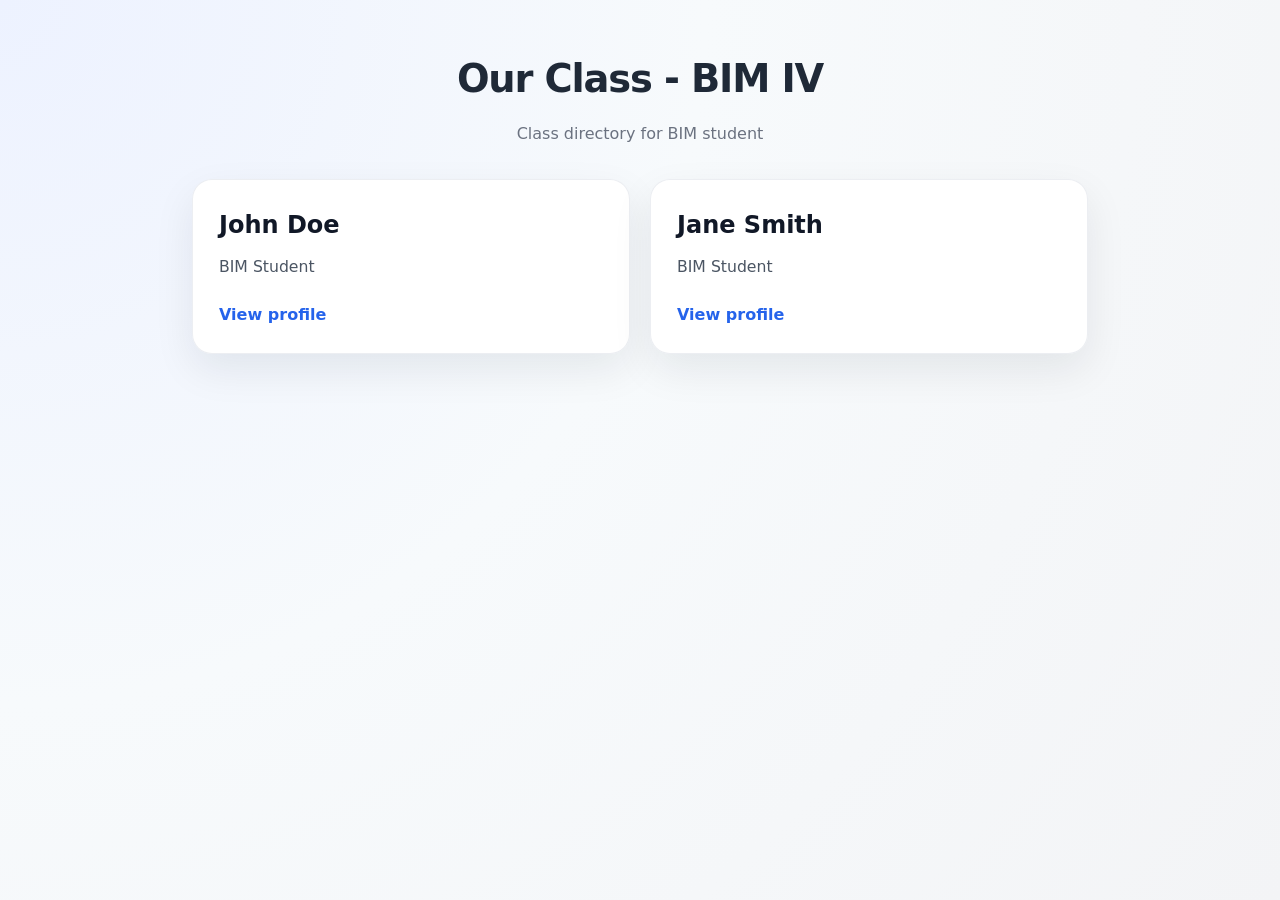
==== index.html @ 226dc631 "Add jane smith's profile" ====
<!doctype html>
<html lang="en">
  <head>
    <meta charset="UTF-8" />
    <meta name="viewport" content="width=device-width, initial-scale=1.0" />
    <title>Our Class</title>
    <link rel="stylesheet" href="style.css" />
  </head>
  <body>
    <main class="page-container">
      <header>
        <h1>Our Class - BIM IV</h1>
        <p>Class directory for BIM student</p>
      </header>

      <section class="card-grid">
        <article class="student-card">
          <h2>John Doe</h2>
          <p class="role">BIM Student</p>
          <a class="card-link" href="students/john-doe.html">View profile</a>
        </article>
        <article class="student-card">
          <h2>Jane Smith</h2>
          <p class="role">BIM Student</p>
          <a class="card-link" href="students/jane-smith.html">View profile</a>
        </article>
      </section>
    </main>
  </body>
</html>
---- style.css ----
* {
  box-sizing: border-box;
}

body {
  margin: 0;
  min-height: 100vh;
  font-family: system-ui, -apple-system, BlinkMacSystemFont, "Segoe UI", sans-serif;
  background: radial-gradient(circle at top left, #edf2ff 0%, #f7fafc 45%, #f3f4f6 100%);
  color: #111827;
  line-height: 1.6;
}

.page-container {
  max-width: 960px;
  margin: 0 auto;
  padding: 40px 24px;
}

header {
  margin-bottom: 32px;
  text-align: center;
}

h1,
h2,
h3,
p {
  margin: 0;
}

h1 {
  font-size: clamp(2.2rem, 3vw, 3rem);
  letter-spacing: -0.03em;
  color: #1f2937;
}

header p {
  margin-top: 12px;
  color: #6b7280;
  font-size: 1rem;
}

.card-grid {
  display: grid;
  gap: 20px;
}

.student-card,
.profile-card {
  background: rgba(255, 255, 255, 0.96);
  border: 1px solid rgba(148, 163, 184, 0.18);
  border-radius: 20px;
  padding: 26px;
  box-shadow: 0 16px 40px rgba(15, 23, 42, 0.08);
}

.student-card {
  transition: transform 0.25s ease, box-shadow 0.25s ease;
}

.student-card:hover {
  transform: translateY(-2px);
  box-shadow: 0 20px 45px rgba(15, 23, 42, 0.14);
}

.profile-card {
  max-width: 560px;
  margin: 0 auto;
}

h2 {
  font-size: 1.5rem;
  margin-bottom: 8px;
}

h3 {
  margin-top: 24px;
  font-size: 1.1rem;
  color: #111827;
}

.role {
  color: #4b5563;
  margin-top: 10px;
  font-size: 0.98rem;
}

.card-link,
.back-link {
  display: inline-flex;
  align-items: center;
  margin-top: 22px;
  color: #2563eb;
  text-decoration: none;
  font-weight: 700;
}

.card-link:hover,
.back-link:hover {
  color: #1d4ed8;
  text-decoration: underline;
}

.profile-card ul {
  margin: 14px 0 0;
  padding-left: 20px;
}

.profile-card li {
  margin-bottom: 10px;
  color: #374151;
}

@media (min-width: 640px) {
  .card-grid {
    grid-template-columns: repeat(2, minmax(0, 1fr));
  }
}

@media (min-width: 900px) {
  .page-container {
    padding: 48px 32px;
  }
}
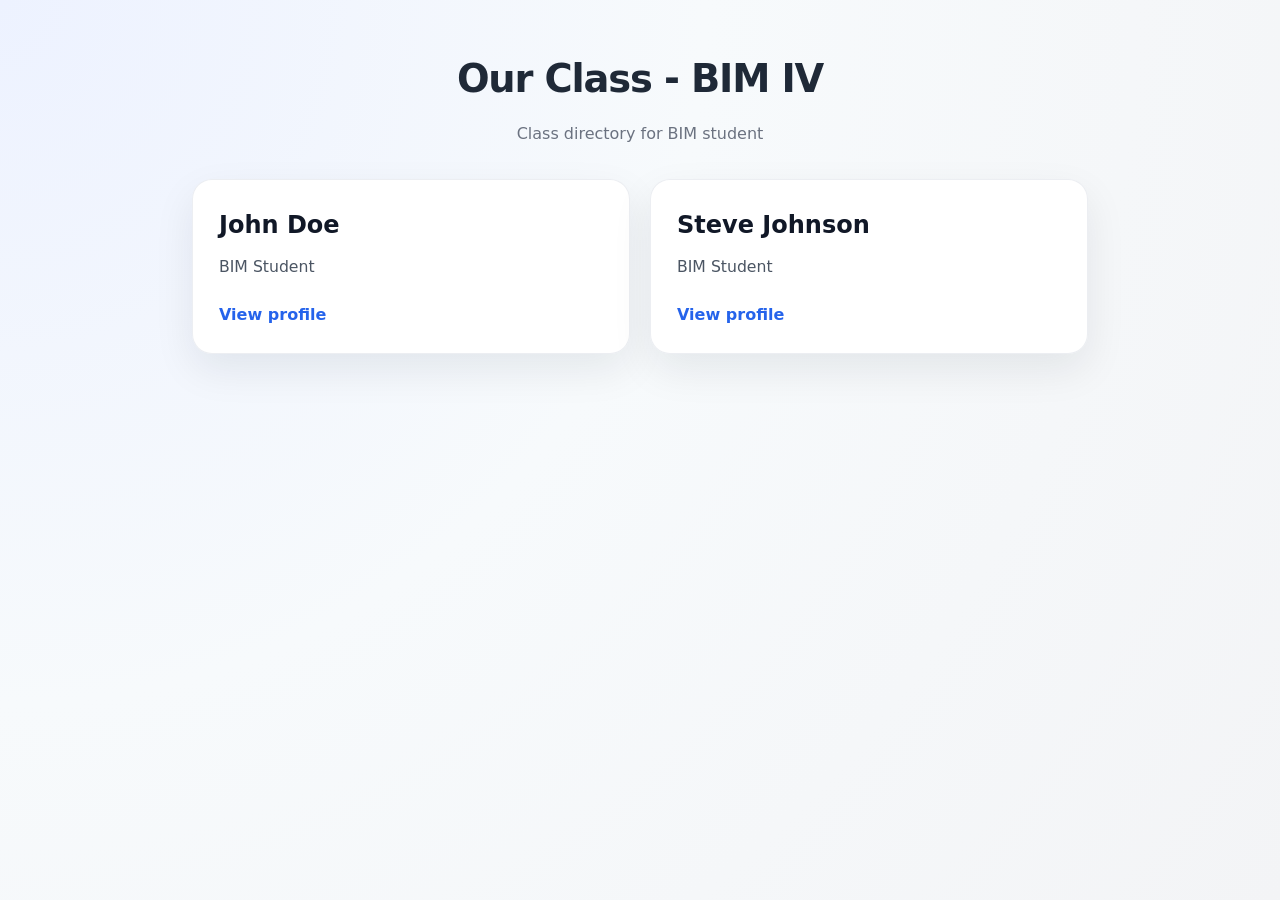
==== commit 1981a63d: "Add steve's profile" ====
--- a/index.html
+++ b/index.html
@@ -20,9 +20,9 @@
           <a class="card-link" href="students/john-doe.html">View profile</a>
         </article>
         <article class="student-card">
-          <h2>Jane Smith</h2>
+          <h2>Steve Johnson</h2>
           <p class="role">BIM Student</p>
-          <a class="card-link" href="students/jane-smith.html">View profile</a>
+          <a class="card-link" href="students/steve-johnson.html">View profile</a>
         </article>
       </section>
     </main>
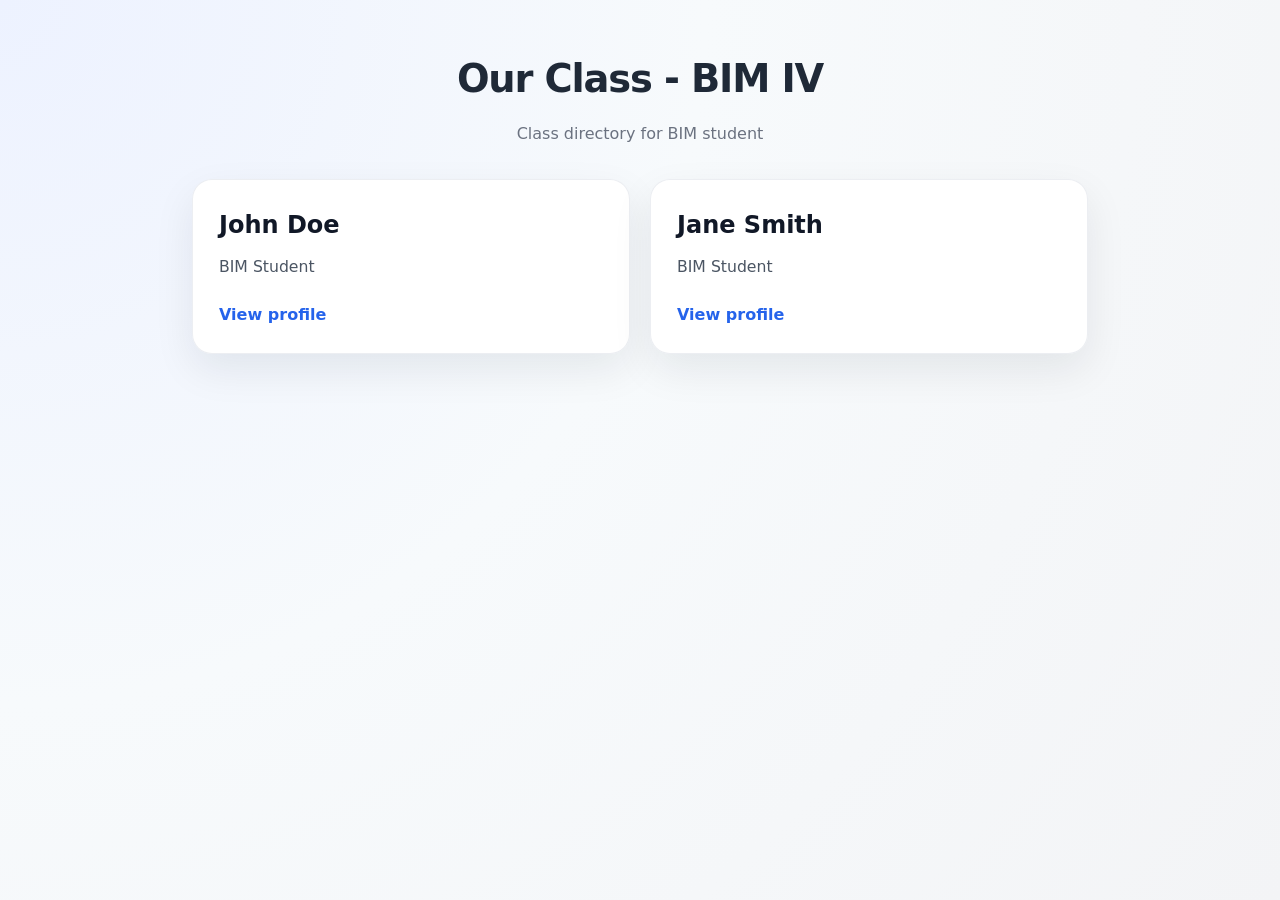
==== commit 6b2442c8: "Merge pull request #1 from prakashadhikary/1 Add jane smith's profile" ====
--- a/index.html
+++ b/index.html
@@ -20,9 +20,9 @@
           <a class="card-link" href="students/john-doe.html">View profile</a>
         </article>
         <article class="student-card">
-          <h2>Steve Johnson</h2>
+          <h2>Jane Smith</h2>
           <p class="role">BIM Student</p>
-          <a class="card-link" href="students/steve-johnson.html">View profile</a>
+          <a class="card-link" href="students/jane-smith.html">View profile</a>
         </article>
       </section>
     </main>
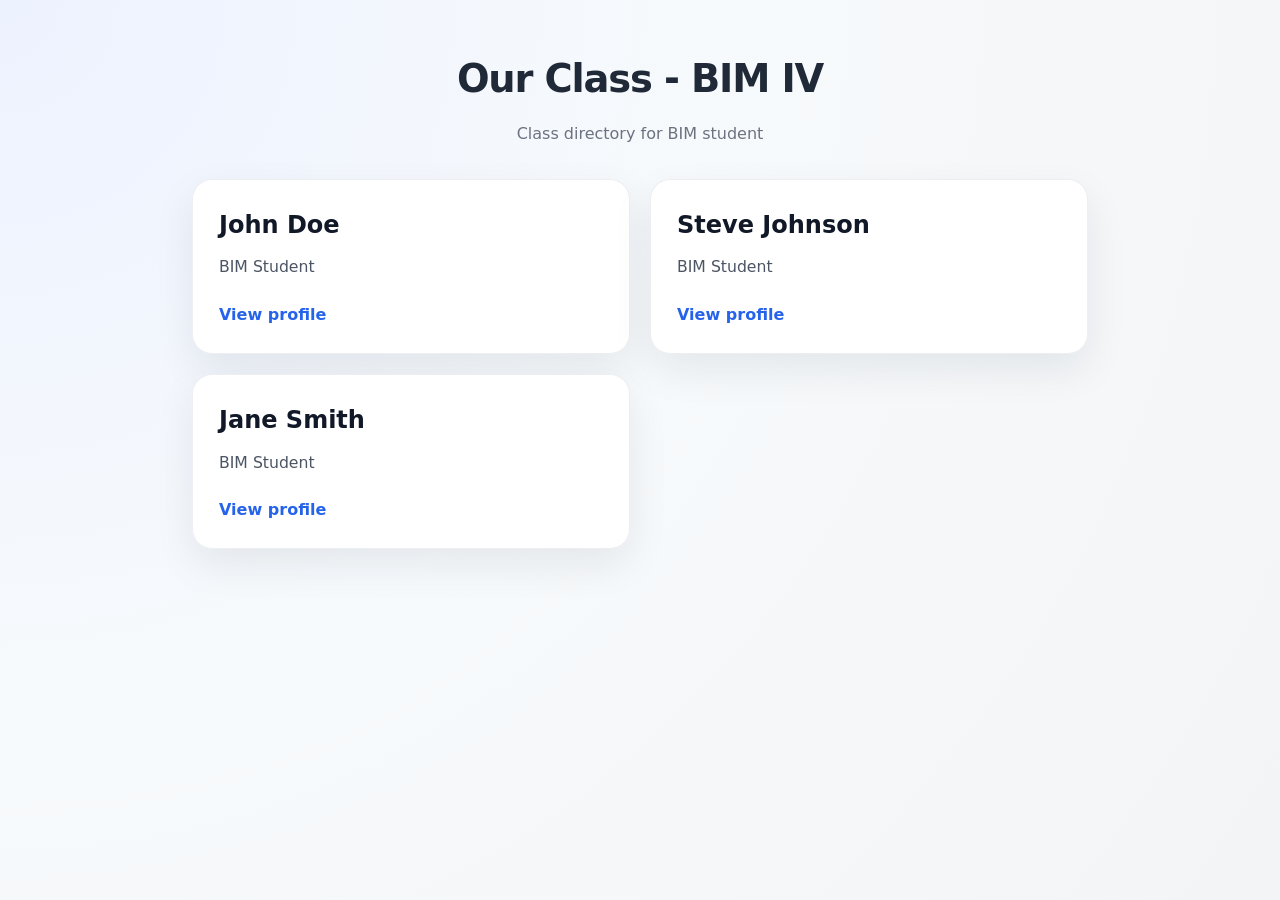
==== commit 5f8242ab: "Merge branch 'main' of https://github.com/prakashadhikary/bim-iv-2026-students into 2" ====
--- a/index.html
+++ b/index.html
@@ -20,6 +20,11 @@
           <a class="card-link" href="students/john-doe.html">View profile</a>
         </article>
         <article class="student-card">
+          <h2>Steve Johnson</h2>
+          <p class="role">BIM Student</p>
+          <a class="card-link" href="students/steve-johnson.html">View profile</a>
+        </article>
+        <article class="student-card">
           <h2>Jane Smith</h2>
           <p class="role">BIM Student</p>
           <a class="card-link" href="students/jane-smith.html">View profile</a>
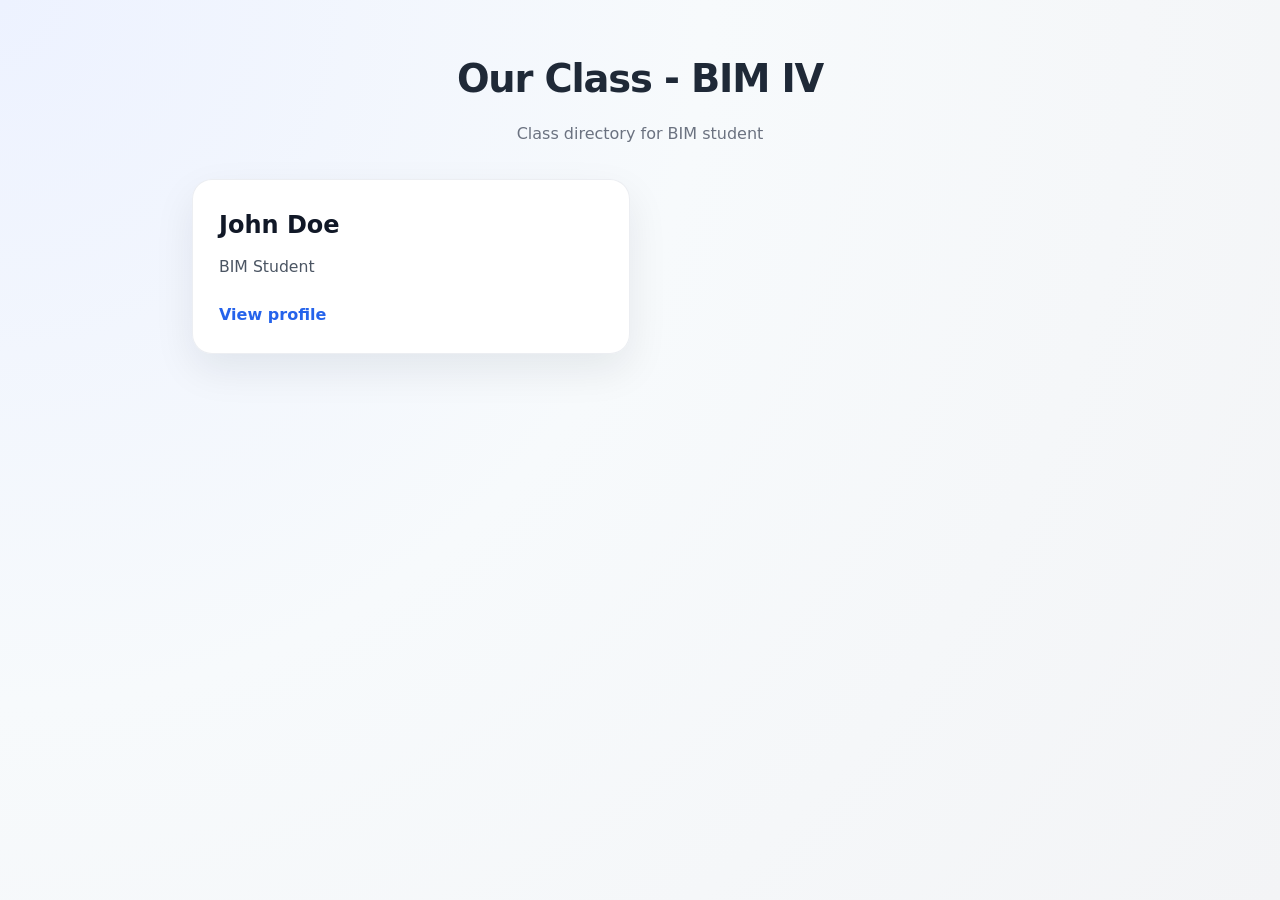
==== commit c28ceddc: "Remove profiles for Steve Johnson and Jane Smith from the class directory" ====
--- a/index.html
+++ b/index.html
@@ -19,16 +19,6 @@
           <p class="role">BIM Student</p>
           <a class="card-link" href="students/john-doe.html">View profile</a>
         </article>
-        <article class="student-card">
-          <h2>Steve Johnson</h2>
-          <p class="role">BIM Student</p>
-          <a class="card-link" href="students/steve-johnson.html">View profile</a>
-        </article>
-        <article class="student-card">
-          <h2>Jane Smith</h2>
-          <p class="role">BIM Student</p>
-          <a class="card-link" href="students/jane-smith.html">View profile</a>
-        </article>
       </section>
     </main>
   </body>
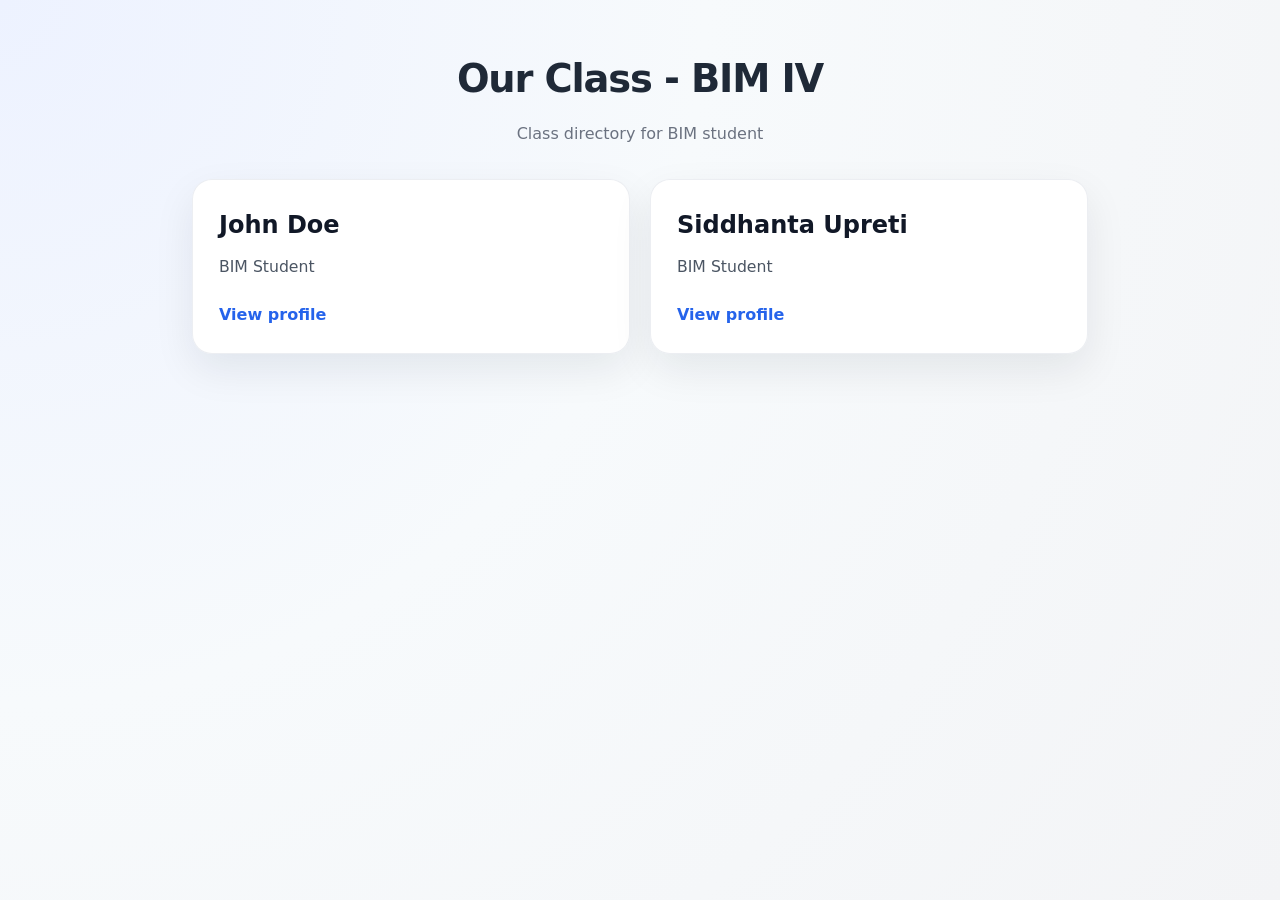
==== commit dc9e06bc: "Add siddhanta profile" ====
--- a/index.html
+++ b/index.html
@@ -19,6 +19,11 @@
           <p class="role">BIM Student</p>
           <a class="card-link" href="students/john-doe.html">View profile</a>
         </article>
+         <article class="student-card">
+          <h2>Siddhanta Upreti</h2>
+          <p class="role">BIM Student</p>
+          <a class="card-link" href="students/siddhanta.html">View profile</a>
+        </article>
       </section>
     </main>
   </body>
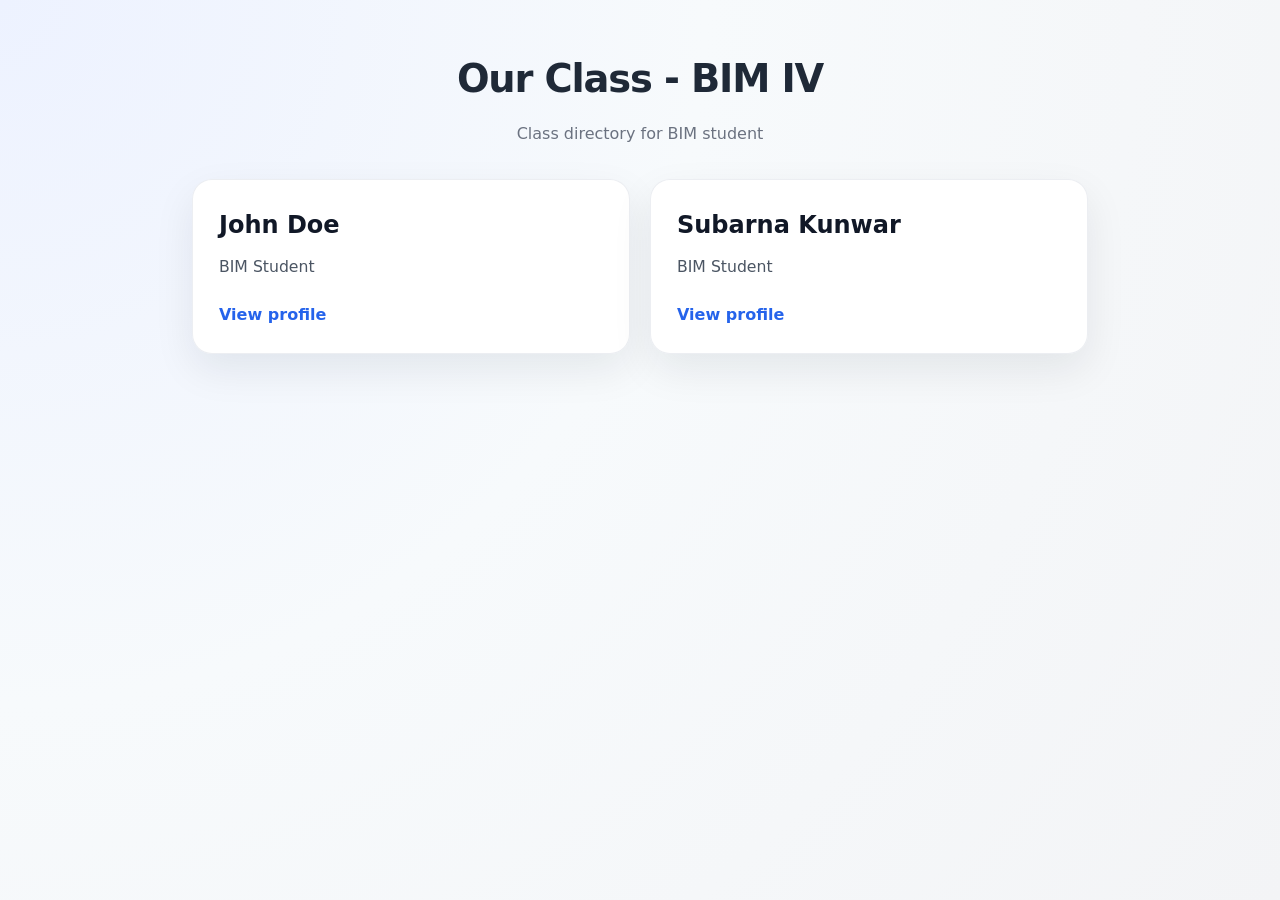
==== commit 3d4bc184: "Subarna Profile" ====
--- a/index.html
+++ b/index.html
@@ -19,10 +19,10 @@
           <p class="role">BIM Student</p>
           <a class="card-link" href="students/john-doe.html">View profile</a>
         </article>
-         <article class="student-card">
-          <h2>Siddhanta Upreti</h2>
+        <article class="student-card">
+          <h2>Subarna Kunwar</h2>
           <p class="role">BIM Student</p>
-          <a class="card-link" href="students/siddhanta.html">View profile</a>
+          <a class="card-link" href="students/subarna.html">View profile</a>
         </article>
       </section>
     </main>
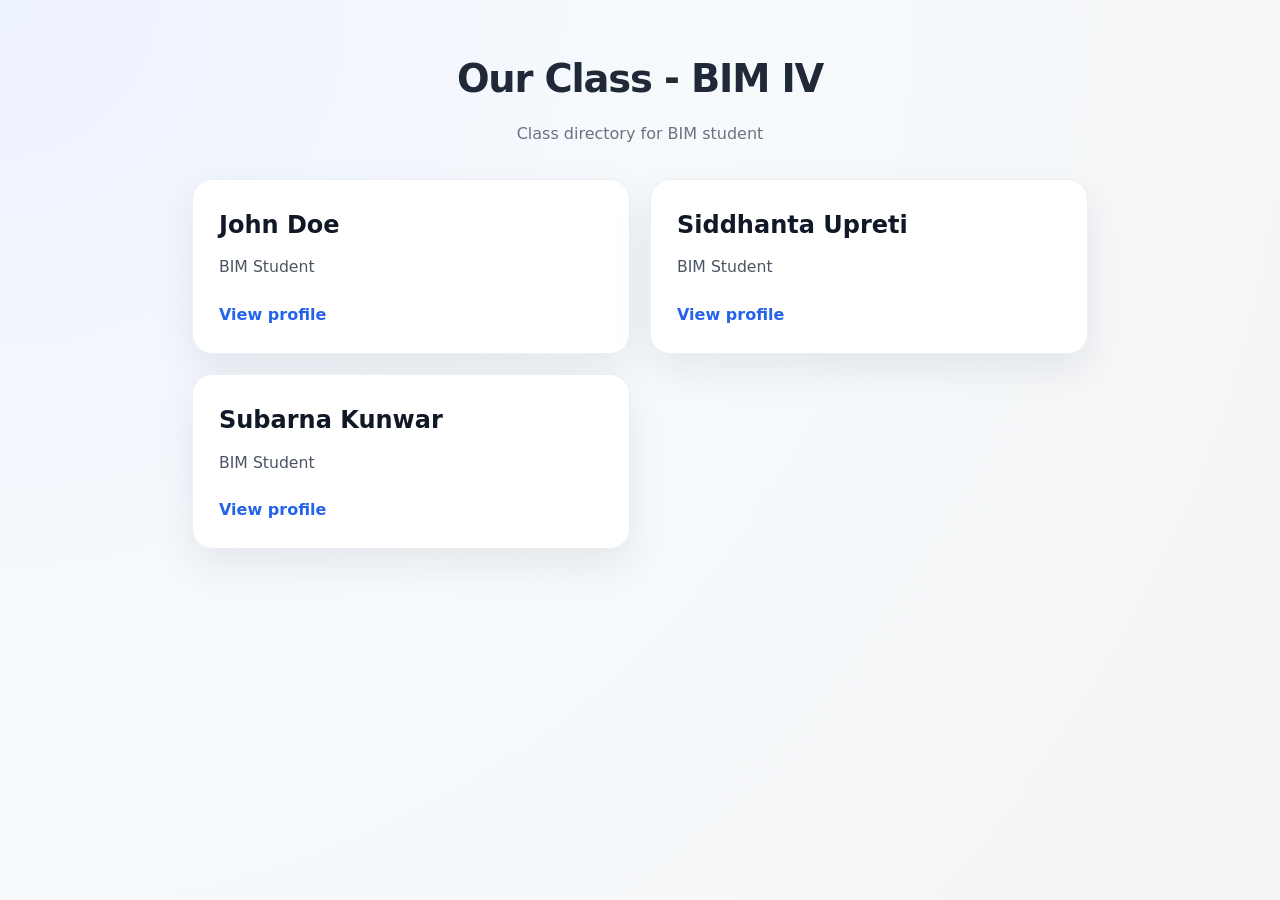
==== commit 326c500d: "Merge branch 'main' into siddhanta" ====
--- a/index.html
+++ b/index.html
@@ -19,6 +19,11 @@
           <p class="role">BIM Student</p>
           <a class="card-link" href="students/john-doe.html">View profile</a>
         </article>
+         <article class="student-card">
+          <h2>Siddhanta Upreti</h2>
+          <p class="role">BIM Student</p>
+          <a class="card-link" href="students/siddhanta.html">View profile</a>
+        </article>
         <article class="student-card">
           <h2>Subarna Kunwar</h2>
           <p class="role">BIM Student</p>
